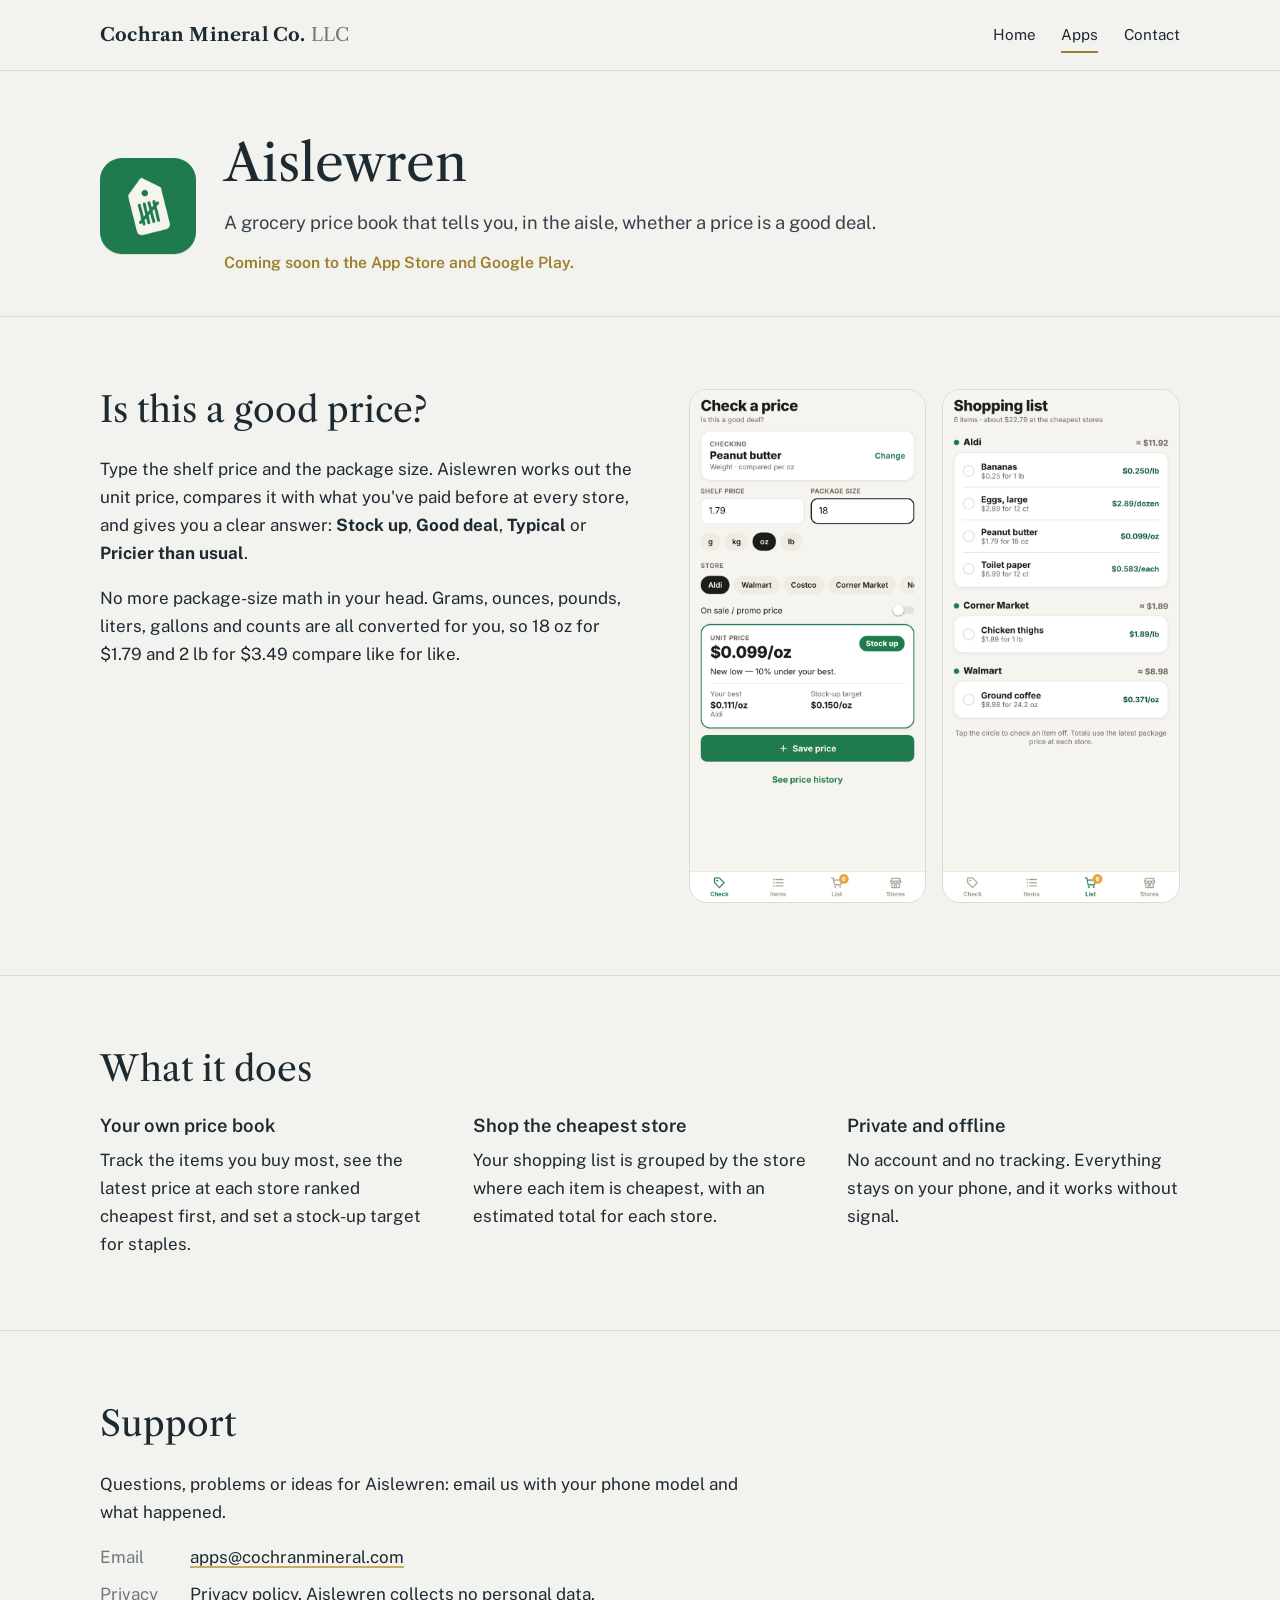
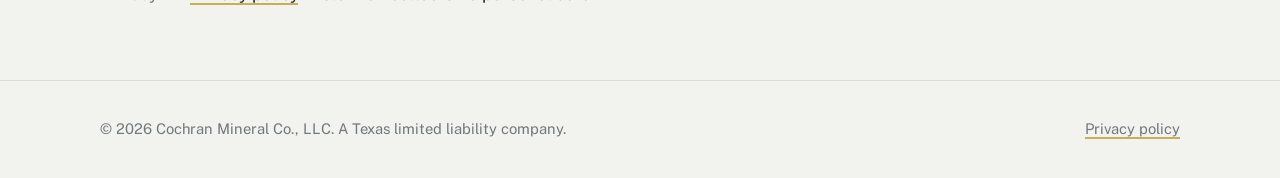
==== aislewren.html @ 83d7a0d5 "Add Aislewren app page and list it on the apps page Co-Authored-By: Claude Opus 5.5 <noreply@anthrop" ====
<!DOCTYPE html>
<html lang="en">
<head>
<meta charset="utf-8">
<meta name="viewport" content="width=device-width, initial-scale=1">
<title>Aislewren · Cochran Mineral Co.</title>
<meta name="description" content="Aislewren is a private, offline grocery price book. Type the shelf price and size, and see in seconds whether it's a good deal.">
<link rel="preconnect" href="https://fonts.googleapis.com">
<link rel="preconnect" href="https://fonts.gstatic.com" crossorigin>
<link href="https://fonts.googleapis.com/css2?family=Libre+Caslon+Text:wght@400;700&family=Public+Sans:wght@400;500;600&display=swap" rel="stylesheet">
<link rel="stylesheet" href="styles.css">
</head>
<body>
<header class="site-header">
  <div class="wrap">
    <a class="wordmark" href="index.html">Cochran Mineral Co. <span>LLC</span></a>
    <nav class="site-nav" aria-label="Main">
      <a href="index.html">Home</a>
      <a href="apps.html" aria-current="page">Apps</a>
      <a href="index.html#contact">Contact</a>
    </nav>
  </div>
</header>

<main>
  <div class="page-head app-head">
    <div class="wrap">
      <img class="app-icon" src="aislewren-icon.png" width="96" height="96" alt="Aislewren app icon: a price tag">
      <div>
        <h1>Aislewren</h1>
        <p>A grocery price book that tells you, in the aisle, whether a price is a good deal.</p>
        <p class="status">Coming soon to the App Store and Google Play.</p>
      </div>
    </div>
  </div>

  <section>
    <div class="wrap app-intro">
      <div>
        <h2>Is this a good price?</h2>
        <p>Type the shelf price and the package size. Aislewren works out the unit price, compares it with what you've paid before at every store, and gives you a clear answer: <strong>Stock up</strong>, <strong>Good deal</strong>, <strong>Typical</strong> or <strong>Pricier than usual</strong>.</p>
        <p>No more package-size math in your head. Grams, ounces, pounds, liters, gallons and counts are all converted for you, so 18 oz for $1.79 and 2 lb for $3.49 compare like for like.</p>
      </div>
      <div class="phones">
        <img src="aislewren-check.png" width="330" height="717" alt="Aislewren checking a price for peanut butter: $0.099 per ounce, marked Stock up">
        <img src="aislewren-list.png" width="330" height="717" alt="Aislewren shopping list grouped by the store where each item is cheapest">
      </div>
    </div>
  </section>

  <section>
    <div class="wrap">
      <h2>What it does</h2>
      <div class="principles">
        <div>
          <h3>Your own price book</h3>
          <p>Track the items you buy most, see the latest price at each store ranked cheapest first, and set a stock-up target for staples.</p>
        </div>
        <div>
          <h3>Shop the cheapest store</h3>
          <p>Your shopping list is grouped by the store where each item is cheapest, with an estimated total for each store.</p>
        </div>
        <div>
          <h3>Private and offline</h3>
          <p>No account and no tracking. Everything stays on your phone, and it works without signal.</p>
        </div>
      </div>
    </div>
  </section>

  <section id="support" class="contact">
    <div class="wrap">
      <h2>Support</h2>
      <p>Questions, problems or ideas for Aislewren: email us with your phone model and what happened.</p>
      <dl>
        <dt>Email</dt>
        <dd><a href="mailto:apps@cochranmineral.com">apps@cochranmineral.com</a></dd>
        <dt>Privacy</dt>
        <dd><a href="privacy.html">Privacy policy</a>. Aislewren collects no personal data.</dd>
      </dl>
    </div>
  </section>
</main>

<footer class="site-footer">
  <div class="wrap">
    <span>© 2026 Cochran Mineral Co., LLC. A Texas limited liability company.</span>
    <span><a href="privacy.html">Privacy policy</a></span>
  </div>
</footer>
</body>
</html>
---- styles.css ----
/* Cochran Mineral Co. — survey-sheet palette */
:root {
  --quartz: #f2f3ef;      /* page */
  --host-rock: #d9dcd4;   /* rules, tile ground */
  --galena: #1e2a31;      /* ink */
  --silver: #6f787d;      /* secondary text */
  --electrum: #9c7f2a;    /* accent (text-safe) */
  --electrum-pale: #c9ad5a;
  --measure: 68ch;
  --serif: "Libre Caslon Text", Georgia, serif;
  --sans: "Public Sans", system-ui, sans-serif;
}

* { box-sizing: border-box; }

html { -webkit-text-size-adjust: 100%; }

body {
  margin: 0;
  background: var(--quartz);
  color: var(--galena);
  font: 400 1.0625rem/1.65 var(--sans);
}

a { color: var(--galena); text-decoration-color: var(--electrum-pale); text-underline-offset: 3px; text-decoration-thickness: 2px; }
a:hover { text-decoration-color: var(--electrum); }
a:focus-visible, button:focus-visible { outline: 3px solid var(--electrum); outline-offset: 3px; border-radius: 2px; }

.wrap { width: min(1080px, 100% - 3rem); margin-inline: auto; }

/* Header */
.site-header { border-bottom: 1px solid var(--host-rock); }
.site-header .wrap { display: flex; align-items: center; justify-content: space-between; gap: 1.5rem; padding-block: 1.1rem; flex-wrap: wrap; }
.wordmark { font: 700 1.15rem/1.2 var(--serif); text-decoration: none; letter-spacing: 0.01em; }
.wordmark span { color: var(--silver); font-weight: 400; }
.site-nav { display: flex; gap: 1.6rem; font-size: 0.95rem; }
.site-nav a { text-decoration: none; padding-block: 0.25rem; border-bottom: 2px solid transparent; }
.site-nav a:hover { border-bottom-color: var(--electrum-pale); }
.site-nav a[aria-current="page"] { border-bottom-color: var(--electrum); }

/* Hero */
.hero { position: relative; overflow: hidden; border-bottom: 1px solid var(--host-rock); }
.hero .contours { position: absolute; inset: 0; width: 100%; height: 100%; color: var(--host-rock); pointer-events: none; }
.hero .wrap { position: relative; display: grid; grid-template-columns: 1.3fr 1fr; gap: 3rem; align-items: center; padding-block: 5.5rem 5rem; }
.hero h1 { font: 400 clamp(2.4rem, 5vw, 3.6rem)/1.08 var(--serif); margin: 0 0 1.25rem; letter-spacing: -0.01em; }
.hero p { font-size: 1.15rem; max-width: 46ch; margin: 0; color: #36434a; }

/* Element tiles: the one memorable thing */
.elements { display: grid; grid-template-columns: repeat(3, minmax(0, 1fr)); gap: 0.75rem; }
.element {
  aspect-ratio: 1;
  background: var(--quartz);
  border: 2px solid var(--galena);
  padding: 0.7rem 0.75rem;
  display: flex; flex-direction: column; justify-content: space-between;
}
.element .z { font: 600 0.85rem/1 var(--sans); color: var(--silver); }
.element .sym { font: 400 clamp(2rem, 4.2vw, 3rem)/1 var(--serif); }
.element .name { font: 500 0.85rem/1.2 var(--sans); }
.element.alloy { border-color: var(--electrum); background: linear-gradient(135deg, #efe4bf 0%, #e3e5e2 100%); }
.element.alloy .z { color: var(--electrum); }
.element.alloy .sym { font-size: clamp(1.45rem, 2.9vw, 2.1rem); white-space: nowrap; }
.elements-caption { grid-column: 1 / -1; font-size: 0.85rem; color: var(--silver); margin-top: 0.25rem; }

/* Sections */
main section { padding-block: 4.5rem; }
main section + section { border-top: 1px solid var(--host-rock); }
h2 { font: 400 clamp(1.7rem, 3vw, 2.2rem)/1.2 var(--serif); margin: 0 0 1.5rem; }
h3 { font: 600 1.15rem/1.3 var(--sans); margin: 0 0 0.5rem; }
p { max-width: var(--measure); }

.split { display: grid; grid-template-columns: 1fr 1fr; gap: 3rem; }
.split > div { border-left: 3px solid var(--electrum-pale); padding-left: 1.25rem; }
.split p { margin: 0; }

.aside-link { display: grid; grid-template-columns: 1fr auto; gap: 2rem; align-items: end; }
.button {
  display: inline-block; font: 600 1rem/1 var(--sans); text-decoration: none;
  background: var(--galena); color: var(--quartz); padding: 0.95rem 1.4rem; border-radius: 2px;
}
.button:hover { background: #2c3d46; }

.contact dl { display: grid; grid-template-columns: max-content 1fr; gap: 0.6rem 2rem; margin: 0; }
.contact dt { color: var(--silver); }
.contact dd { margin: 0; }

/* Apps page */
.page-head { padding-block: 4rem 2.5rem; border-bottom: 1px solid var(--host-rock); }
.page-head h1 { font: 400 clamp(2.2rem, 4.5vw, 3.2rem)/1.1 var(--serif); margin: 0 0 1rem; }
.page-head p { font-size: 1.15rem; margin: 0; color: #36434a; }

.app-list { list-style: none; padding: 0; margin: 0; border-top: 1px solid var(--host-rock); }
.app-list li { padding-block: 1.25rem; border-bottom: 1px solid var(--host-rock); }
.empty { border: 2px dashed var(--host-rock); padding: 1.75rem; max-width: var(--measure); }
.empty p { margin: 0; }

.principles { display: grid; grid-template-columns: repeat(3, 1fr); gap: 2.5rem; }
.principles p { margin: 0; }

/* Policy */
.policy { max-width: var(--measure); }
.policy h2 { font-size: 1.5rem; margin-top: 2.5rem; margin-bottom: 0.75rem; }
.policy ul { padding-left: 1.2rem; }
.effective { color: var(--silver); font-size: 0.95rem; }

/* Footer */
.site-footer { border-top: 1px solid var(--host-rock); padding-block: 2.25rem; font-size: 0.92rem; color: var(--silver); }
.site-footer .wrap { display: flex; justify-content: space-between; gap: 1.5rem; flex-wrap: wrap; }
.site-footer a { color: var(--silver); }

@media (max-width: 760px) {
  .hero .wrap, .split, .aside-link, .principles { grid-template-columns: 1fr; }
  .hero .wrap { padding-block: 3.5rem; gap: 2.5rem; }
  .site-nav { gap: 1.1rem; }
  main section { padding-block: 3.25rem; }
}

/* App pages */
.app-head .wrap { display: flex; gap: 1.75rem; align-items: center; }
.app-icon { border-radius: 22px; flex: none; box-shadow: 0 1px 0 var(--host-rock); }
.status { margin-top: 0.75rem !important; font-size: 0.98rem !important; color: var(--electrum) !important; font-weight: 600; }
.app-intro { display: grid; grid-template-columns: 1.1fr 1fr; gap: 3rem; align-items: start; }
.phones { display: grid; grid-template-columns: 1fr 1fr; gap: 1rem; }
.phones img { width: 100%; height: auto; border-radius: 18px; border: 1px solid var(--host-rock); }
.app-list a.app-row { display: flex; gap: 1.25rem; align-items: center; text-decoration: none; }
.app-list .app-row img { border-radius: 14px; flex: none; }
.app-list .app-row strong { font: 600 1.15rem/1.3 var(--sans); display: block; }
.app-list .app-row span { color: var(--silver); }
@media (max-width: 760px) {
  .app-intro { grid-template-columns: 1fr; }
  .app-head .wrap { align-items: flex-start; }
}
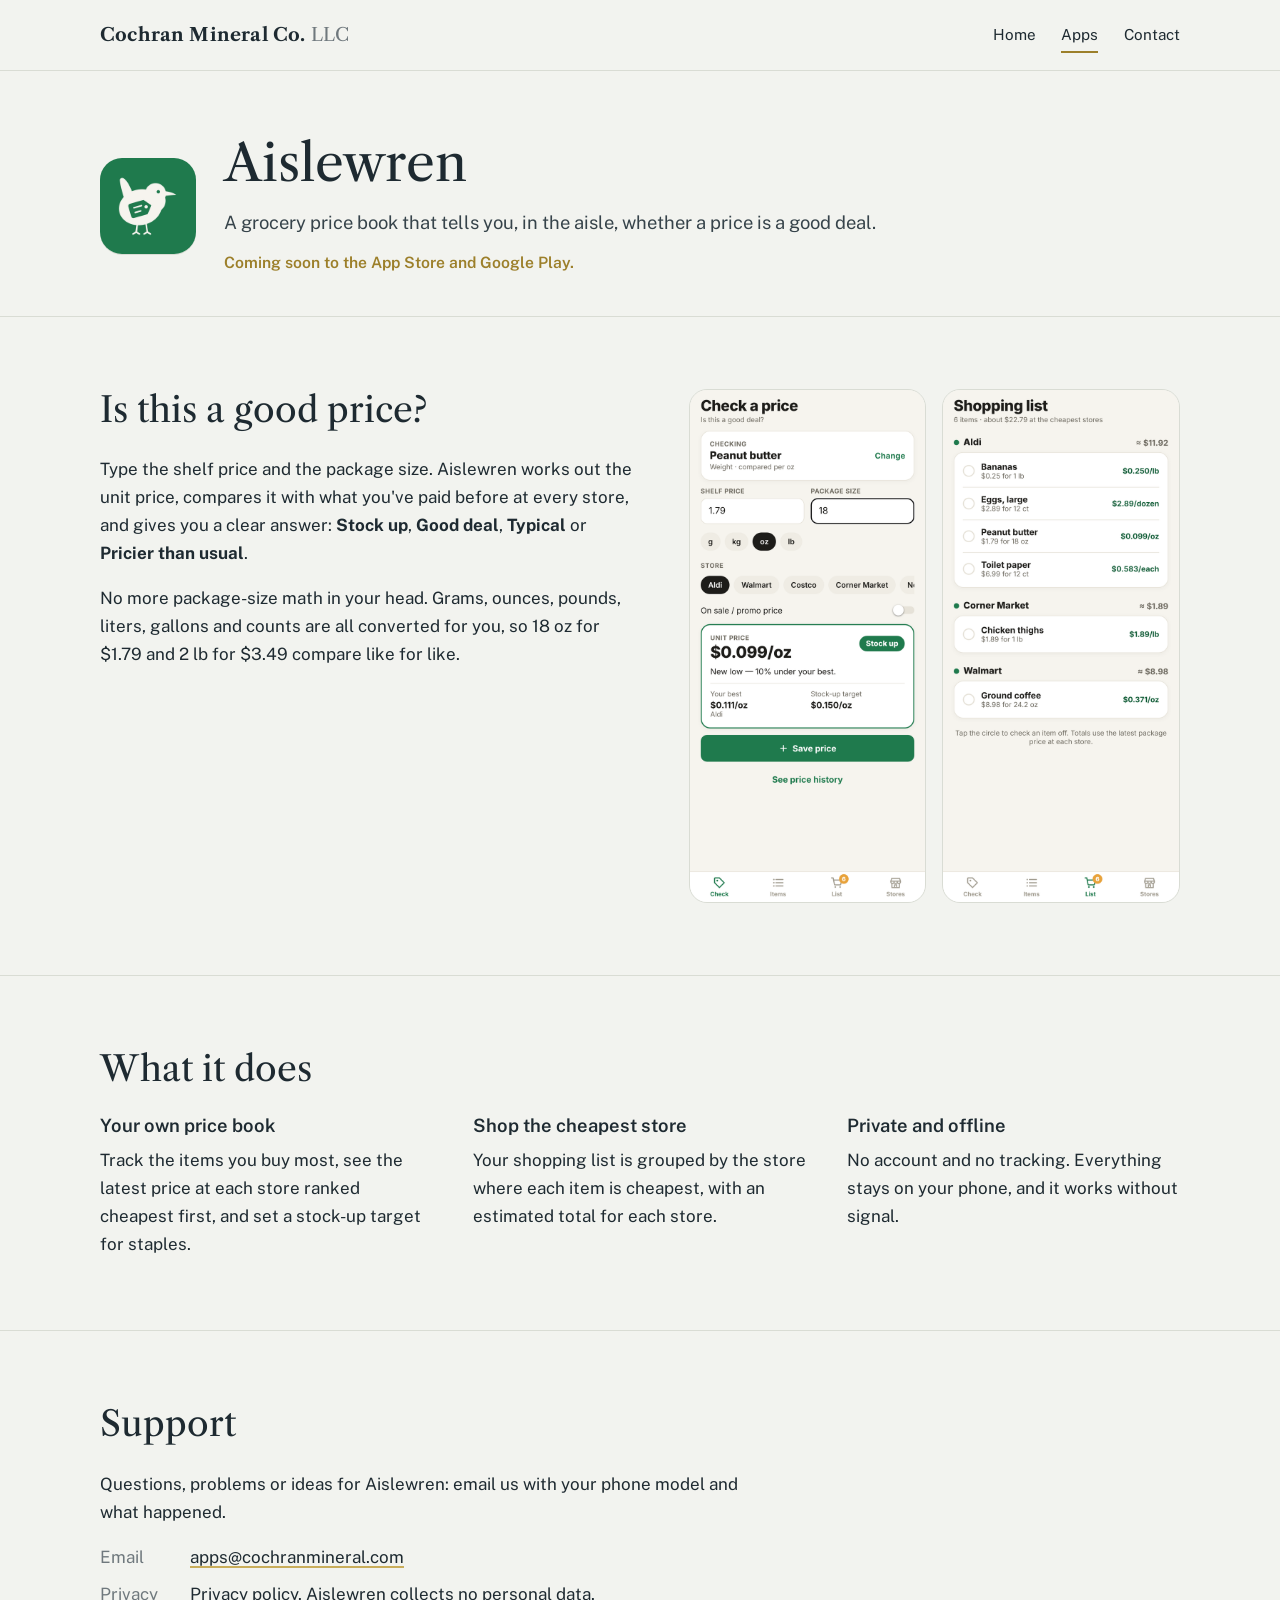
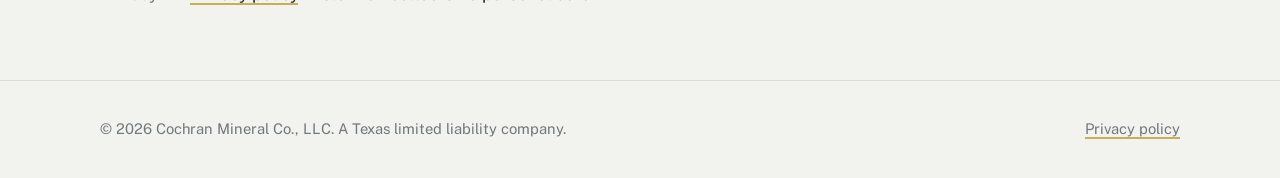
==== commit eebd8cbd: "Update icon alt text Co-Authored-By: Claude Opus 5.5 <noreply@anthropic.com> Claude-Session: https:/" ====
--- a/aislewren.html
+++ b/aislewren.html
@@ -25,7 +25,7 @@
 <main>
   <div class="page-head app-head">
     <div class="wrap">
-      <img class="app-icon" src="aislewren-icon.png" width="96" height="96" alt="Aislewren app icon: a price tag">
+      <img class="app-icon" src="aislewren-icon.png" width="96" height="96" alt="Aislewren app icon: a wren carrying a price tag">
       <div>
         <h1>Aislewren</h1>
         <p>A grocery price book that tells you, in the aisle, whether a price is a good deal.</p>
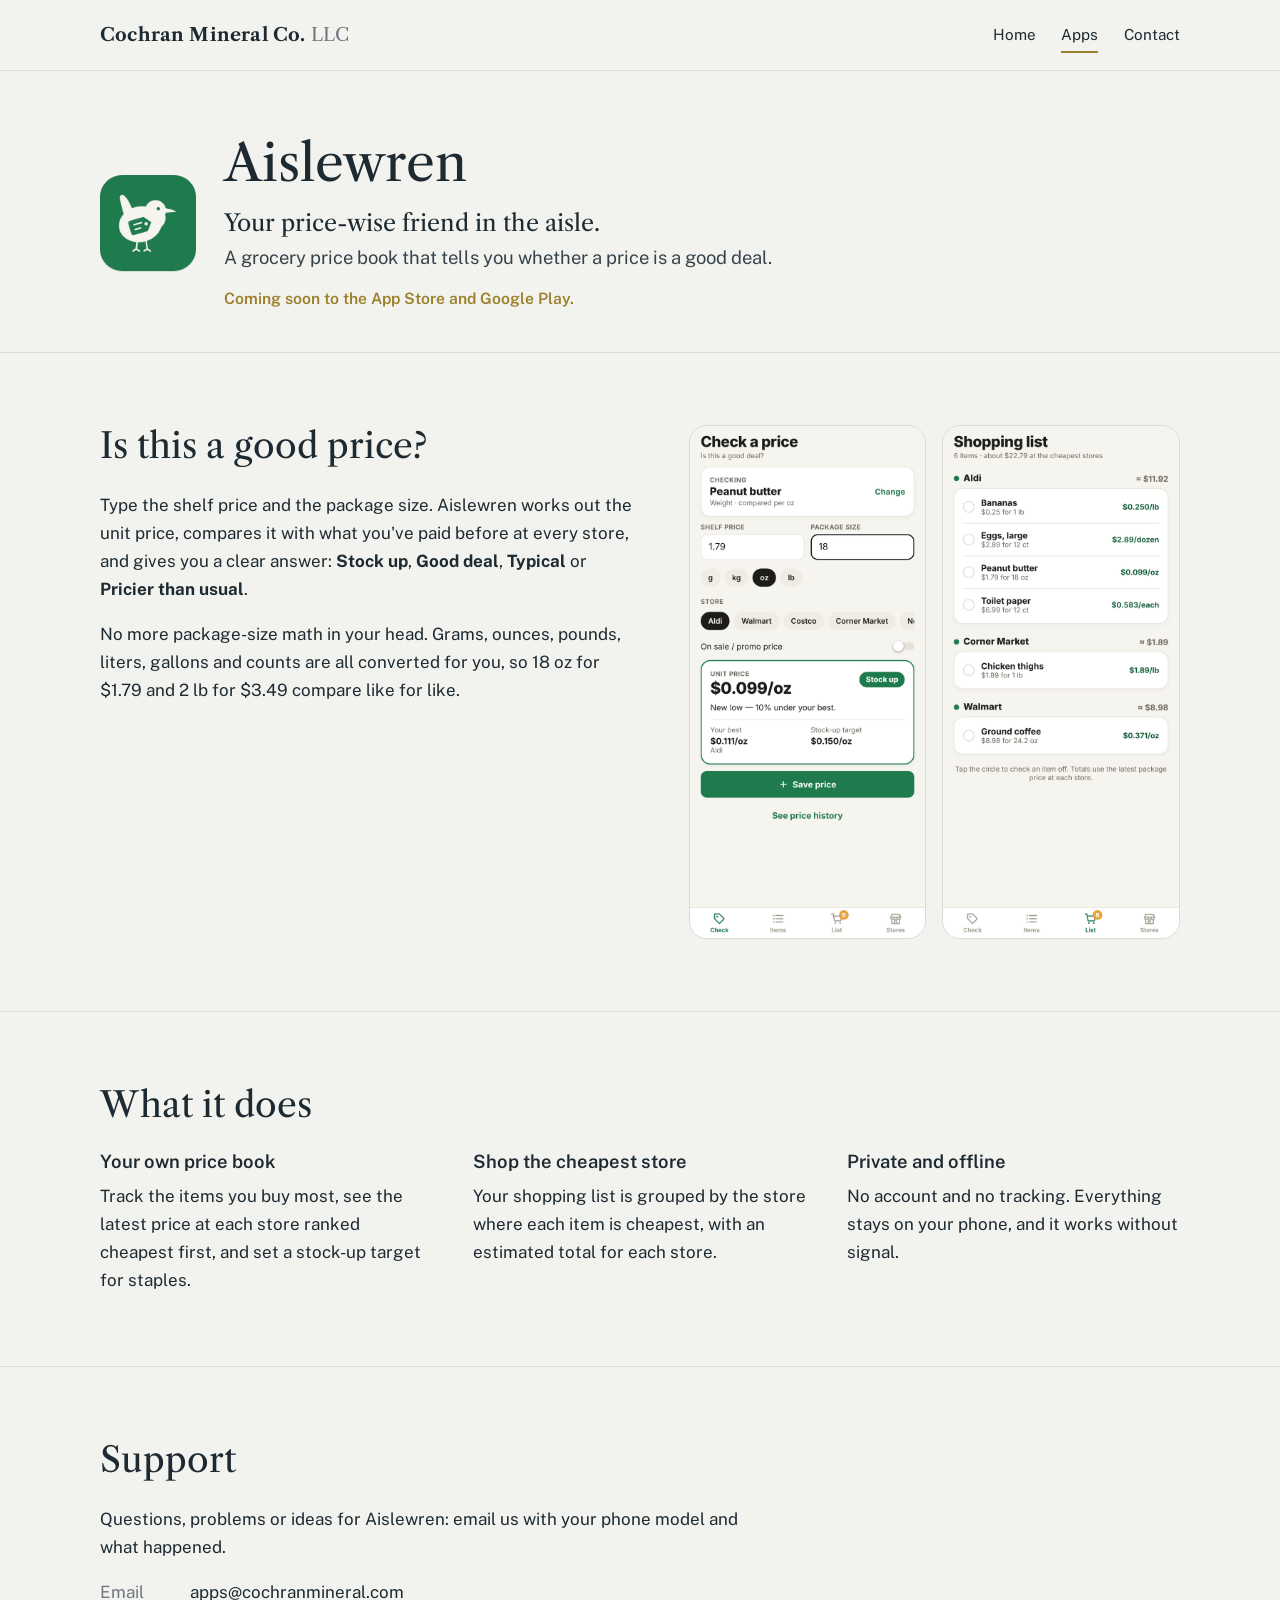
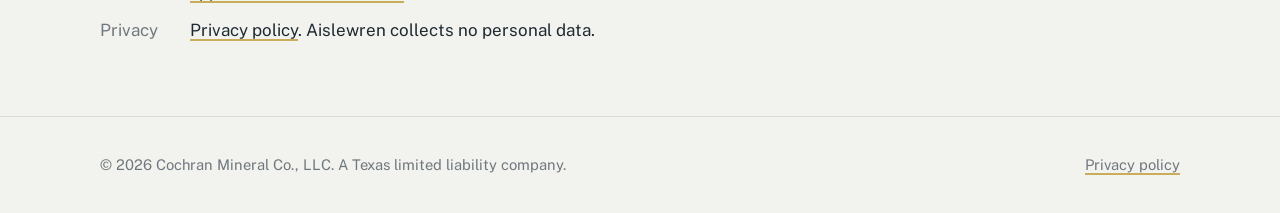
==== commit a151676f: "Aislewren page: add slogan Co-Authored-By: Claude Opus 5.5 <noreply@anthropic.com> Claude-Session: h" ====
--- a/aislewren.html
+++ b/aislewren.html
@@ -4,7 +4,7 @@
 <meta charset="utf-8">
 <meta name="viewport" content="width=device-width, initial-scale=1">
 <title>Aislewren · Cochran Mineral Co.</title>
-<meta name="description" content="Aislewren is a private, offline grocery price book. Type the shelf price and size, and see in seconds whether it's a good deal.">
+<meta name="description" content="Aislewren, your price-wise friend in the aisle: a private, offline grocery price book. Type the shelf price and size, and see in seconds whether it's a good deal.">
 <link rel="preconnect" href="https://fonts.googleapis.com">
 <link rel="preconnect" href="https://fonts.gstatic.com" crossorigin>
 <link href="https://fonts.googleapis.com/css2?family=Libre+Caslon+Text:wght@400;700&family=Public+Sans:wght@400;500;600&display=swap" rel="stylesheet">
@@ -28,7 +28,8 @@
       <img class="app-icon" src="aislewren-icon.png" width="96" height="96" alt="Aislewren app icon: a wren carrying a price tag">
       <div>
         <h1>Aislewren</h1>
-        <p>A grocery price book that tells you, in the aisle, whether a price is a good deal.</p>
+        <p class="slogan">Your price-wise friend in the aisle.</p>
+        <p>A grocery price book that tells you whether a price is a good deal.</p>
         <p class="status">Coming soon to the App Store and Google Play.</p>
       </div>
     </div>
--- a/styles.css
+++ b/styles.css
@@ -130,3 +130,4 @@
   .app-intro { grid-template-columns: 1fr; }
   .app-head .wrap { align-items: flex-start; }
 }
+.app-head .slogan { font: 400 1.45rem/1.3 var(--serif); color: var(--galena); margin: 0 0 0.35rem; }
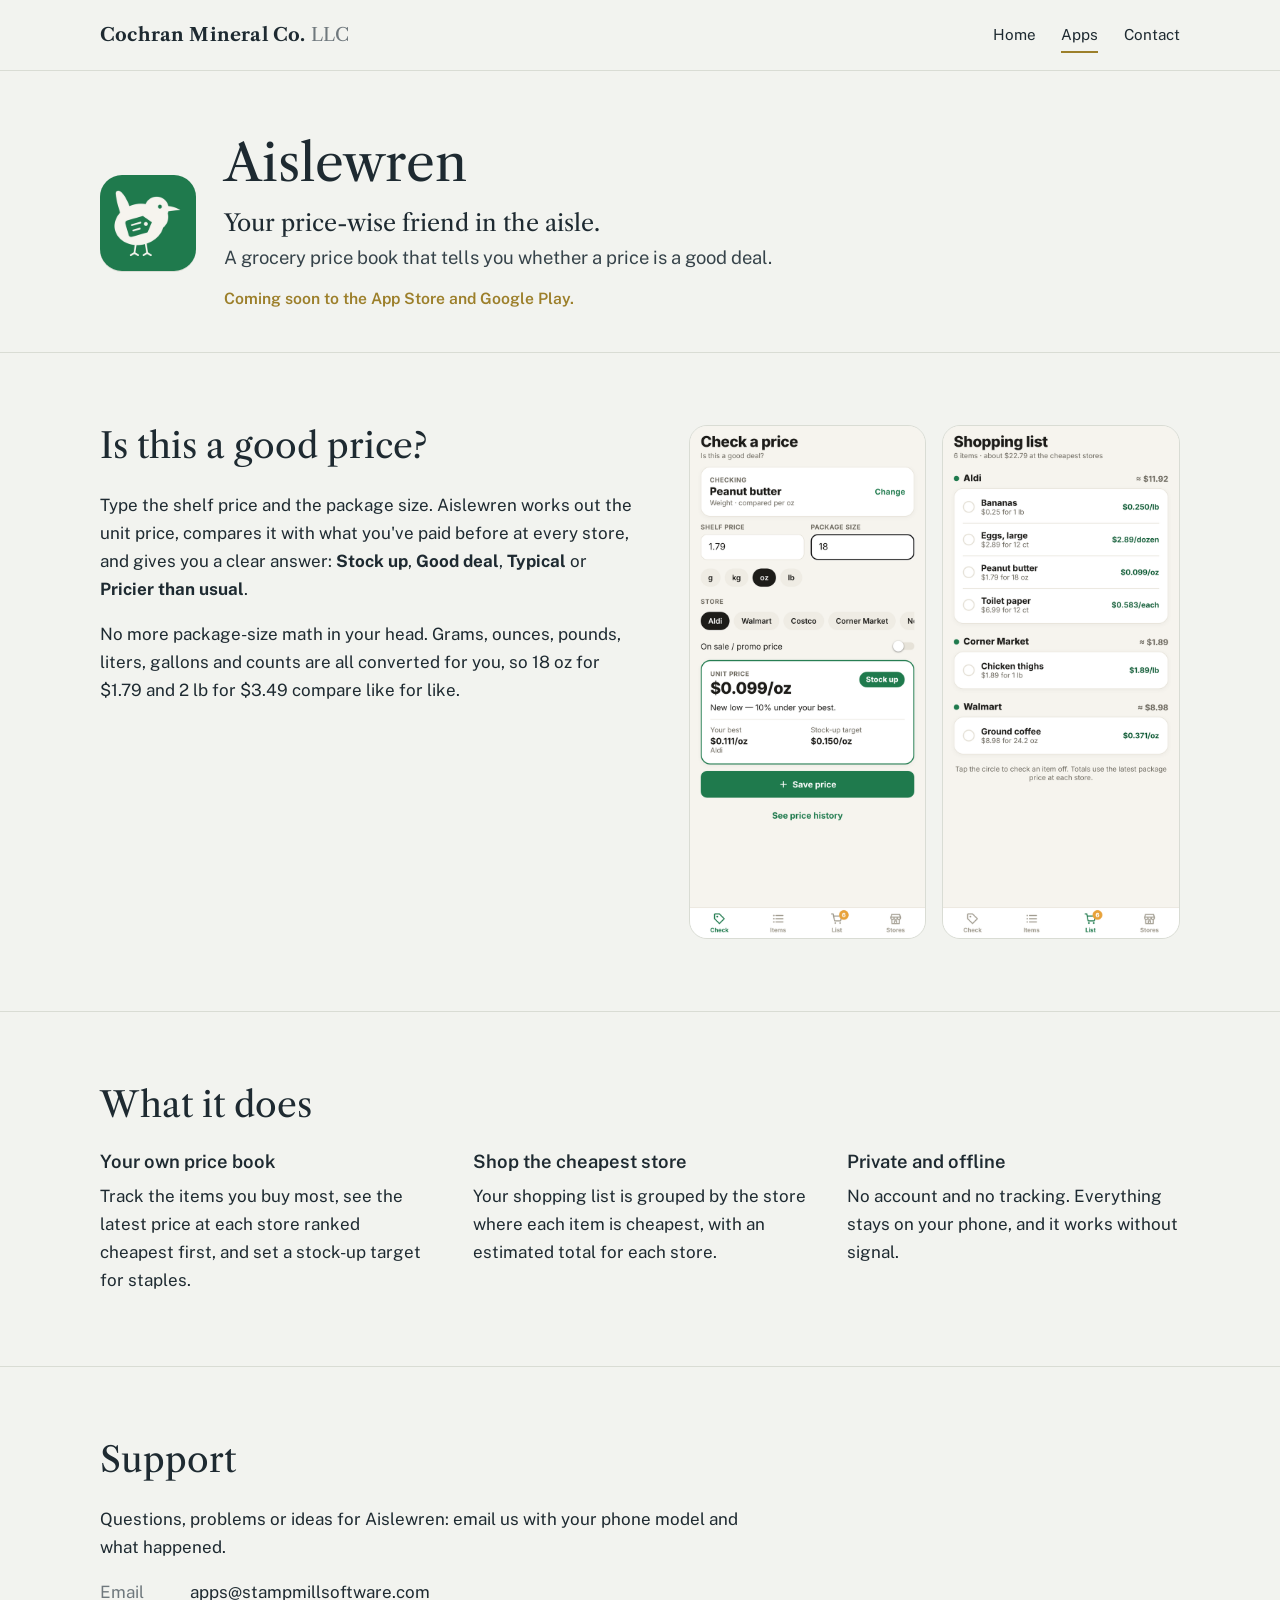
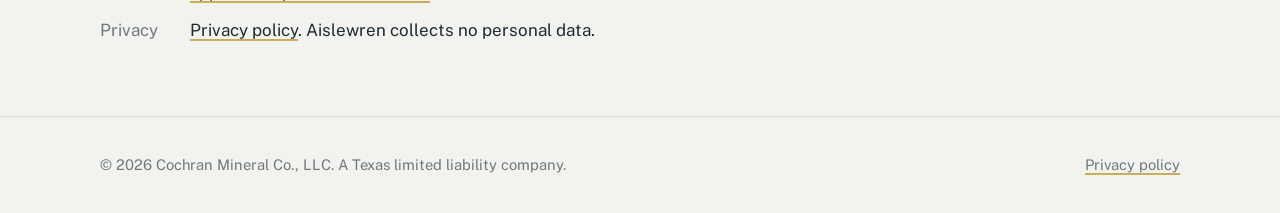
==== commit 826d02d5: "Use apps@stampmillsoftware.com for app support and privacy questions Co-Authored-By: Claude Opus 5.5" ====
--- a/aislewren.html
+++ b/aislewren.html
@@ -75,7 +75,7 @@
       <p>Questions, problems or ideas for Aislewren: email us with your phone model and what happened.</p>
       <dl>
         <dt>Email</dt>
-        <dd><a href="mailto:apps@cochranmineral.com">apps@cochranmineral.com</a></dd>
+        <dd><a href="mailto:apps@stampmillsoftware.com">apps@stampmillsoftware.com</a></dd>
         <dt>Privacy</dt>
         <dd><a href="privacy.html">Privacy policy</a>. Aislewren collects no personal data.</dd>
       </dl>
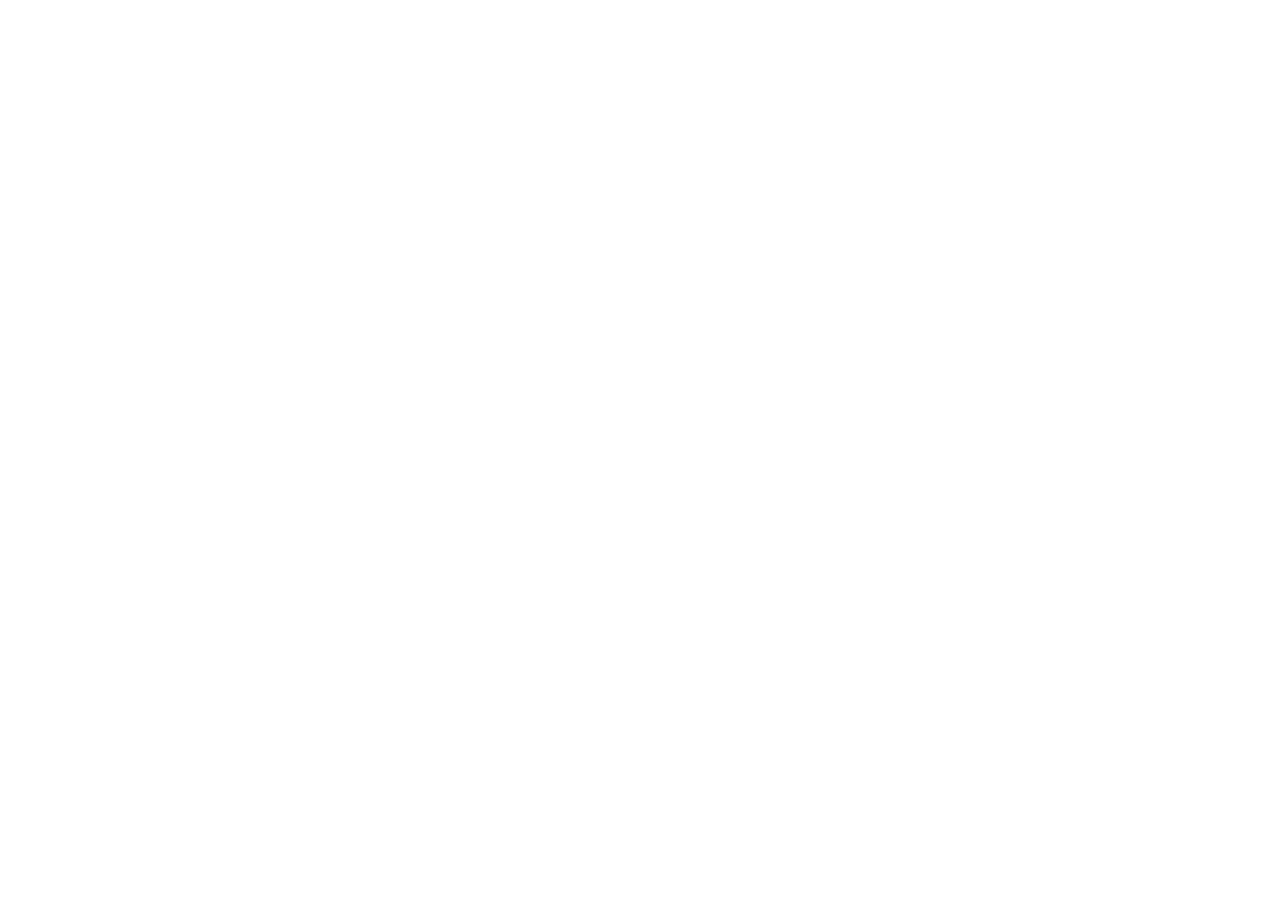
==== commit a3a765e2: "Cochran Mineral Company: new wordmark; move apps to stampmillsoftware.com Co-Authored-By: Claude Opu" ====
--- a/aislewren.html
+++ b/aislewren.html
@@ -2,92 +2,12 @@
 <html lang="en">
 <head>
 <meta charset="utf-8">
-<meta name="viewport" content="width=device-width, initial-scale=1">
-<title>Aislewren · Cochran Mineral Co.</title>
-<meta name="description" content="Aislewren, your price-wise friend in the aisle: a private, offline grocery price book. Type the shelf price and size, and see in seconds whether it's a good deal.">
-<link rel="preconnect" href="https://fonts.googleapis.com">
-<link rel="preconnect" href="https://fonts.gstatic.com" crossorigin>
-<link href="https://fonts.googleapis.com/css2?family=Libre+Caslon+Text:wght@400;700&family=Public+Sans:wght@400;500;600&display=swap" rel="stylesheet">
-<link rel="stylesheet" href="styles.css">
+<title>Aislewren has moved</title>
+<meta http-equiv="refresh" content="0; url=https://stampmillsoftware.com/aislewren.html">
+<link rel="canonical" href="https://stampmillsoftware.com/aislewren.html">
+<meta name="robots" content="noindex">
 </head>
 <body>
-<header class="site-header">
-  <div class="wrap">
-    <a class="wordmark" href="index.html">Cochran Mineral Co. <span>LLC</span></a>
-    <nav class="site-nav" aria-label="Main">
-      <a href="index.html">Home</a>
-      <a href="apps.html" aria-current="page">Apps</a>
-      <a href="index.html#contact">Contact</a>
-    </nav>
-  </div>
-</header>
-
-<main>
-  <div class="page-head app-head">
-    <div class="wrap">
-      <img class="app-icon" src="aislewren-icon.png" width="96" height="96" alt="Aislewren app icon: a wren carrying a price tag">
-      <div>
-        <h1>Aislewren</h1>
-        <p class="slogan">Your price-wise friend in the aisle.</p>
-        <p>A grocery price book that tells you whether a price is a good deal.</p>
-        <p class="status">Coming soon to the App Store and Google Play.</p>
-      </div>
-    </div>
-  </div>
-
-  <section>
-    <div class="wrap app-intro">
-      <div>
-        <h2>Is this a good price?</h2>
-        <p>Type the shelf price and the package size. Aislewren works out the unit price, compares it with what you've paid before at every store, and gives you a clear answer: <strong>Stock up</strong>, <strong>Good deal</strong>, <strong>Typical</strong> or <strong>Pricier than usual</strong>.</p>
-        <p>No more package-size math in your head. Grams, ounces, pounds, liters, gallons and counts are all converted for you, so 18 oz for $1.79 and 2 lb for $3.49 compare like for like.</p>
-      </div>
-      <div class="phones">
-        <img src="aislewren-check.png" width="330" height="717" alt="Aislewren checking a price for peanut butter: $0.099 per ounce, marked Stock up">
-        <img src="aislewren-list.png" width="330" height="717" alt="Aislewren shopping list grouped by the store where each item is cheapest">
-      </div>
-    </div>
-  </section>
-
-  <section>
-    <div class="wrap">
-      <h2>What it does</h2>
-      <div class="principles">
-        <div>
-          <h3>Your own price book</h3>
-          <p>Track the items you buy most, see the latest price at each store ranked cheapest first, and set a stock-up target for staples.</p>
-        </div>
-        <div>
-          <h3>Shop the cheapest store</h3>
-          <p>Your shopping list is grouped by the store where each item is cheapest, with an estimated total for each store.</p>
-        </div>
-        <div>
-          <h3>Private and offline</h3>
-          <p>No account and no tracking. Everything stays on your phone, and it works without signal.</p>
-        </div>
-      </div>
-    </div>
-  </section>
-
-  <section id="support" class="contact">
-    <div class="wrap">
-      <h2>Support</h2>
-      <p>Questions, problems or ideas for Aislewren: email us with your phone model and what happened.</p>
-      <dl>
-        <dt>Email</dt>
-        <dd><a href="mailto:apps@stampmillsoftware.com">apps@stampmillsoftware.com</a></dd>
-        <dt>Privacy</dt>
-        <dd><a href="privacy.html">Privacy policy</a>. Aislewren collects no personal data.</dd>
-      </dl>
-    </div>
-  </section>
-</main>
-
-<footer class="site-footer">
-  <div class="wrap">
-    <span>© 2026 Cochran Mineral Co., LLC. A Texas limited liability company.</span>
-    <span><a href="privacy.html">Privacy policy</a></span>
-  </div>
-</footer>
+<p>This page has moved to <a href="https://stampmillsoftware.com/aislewren.html">https://stampmillsoftware.com/aislewren.html</a>.</p>
 </body>
 </html>
